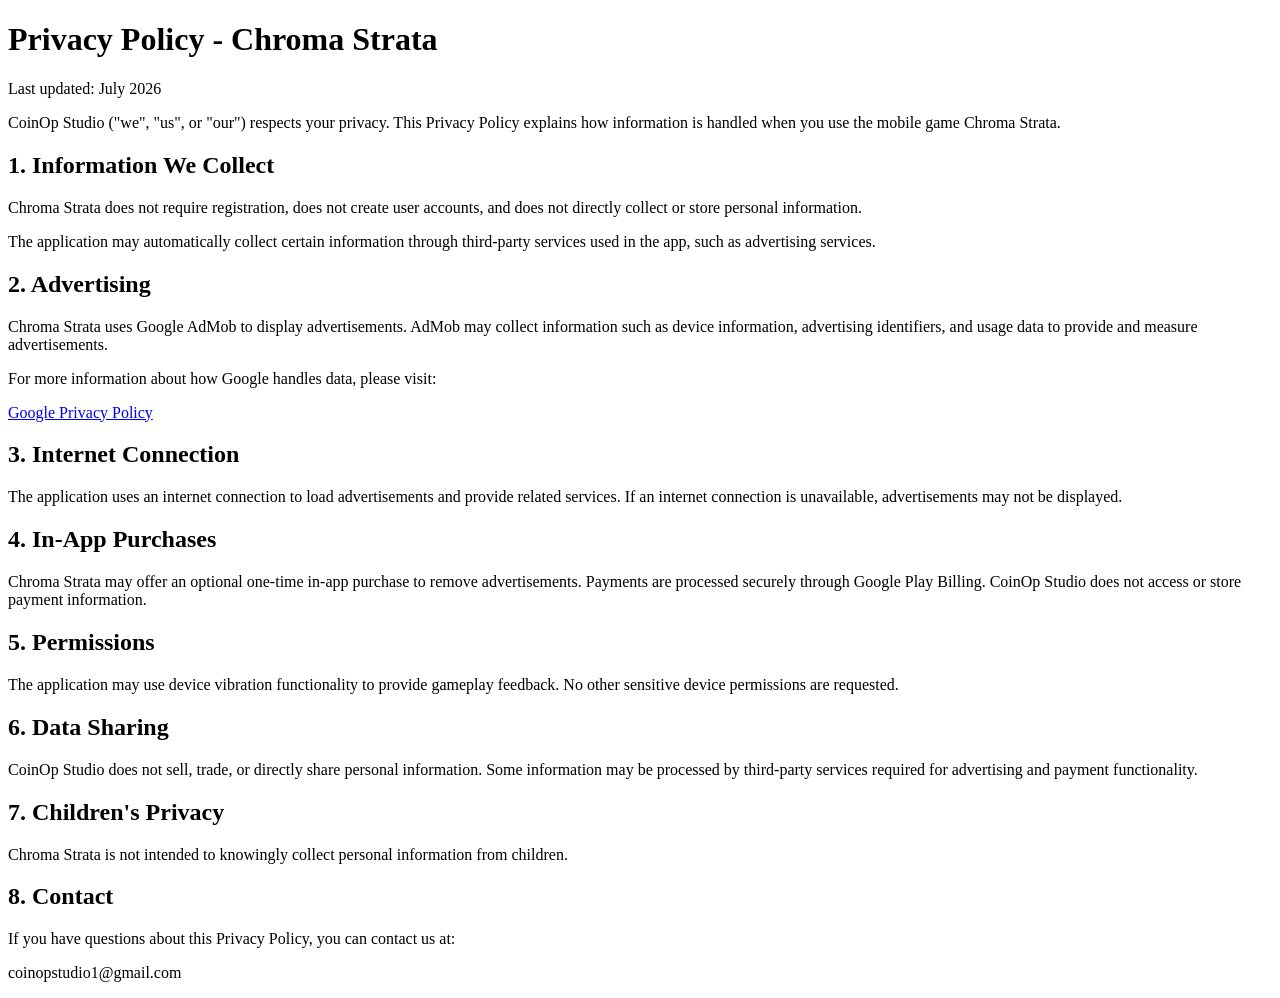
==== privacy.html @ f8757819 "Add privacy policy for Chroma Strata This file contains the privacy policy for the mobile game Chrom" ====
<!DOCTYPE html>
<html>

<head>
    <title>Chroma Strata - Privacy Policy</title>
</head>

<body>

<h1>Privacy Policy - Chroma Strata</h1>

<p>
Last updated: July 2026
</p>

<p>
CoinOp Studio ("we", "us", or "our") respects your privacy.
This Privacy Policy explains how information is handled when you use
the mobile game Chroma Strata.
</p>


<h2>1. Information We Collect</h2>

<p>
Chroma Strata does not require registration, does not create user accounts,
and does not directly collect or store personal information.
</p>

<p>
The application may automatically collect certain information through
third-party services used in the app, such as advertising services.
</p>


<h2>2. Advertising</h2>

<p>
Chroma Strata uses Google AdMob to display advertisements.
AdMob may collect information such as device information,
advertising identifiers, and usage data to provide and measure advertisements.
</p>

<p>
For more information about how Google handles data, please visit:
</p>

<p>
<a href="https://policies.google.com/privacy">
Google Privacy Policy
</a>
</p>


<h2>3. Internet Connection</h2>

<p>
The application uses an internet connection to load advertisements
and provide related services.
If an internet connection is unavailable, advertisements may not be displayed.
</p>


<h2>4. In-App Purchases</h2>

<p>
Chroma Strata may offer an optional one-time in-app purchase to remove advertisements.
Payments are processed securely through Google Play Billing.
CoinOp Studio does not access or store payment information.
</p>


<h2>5. Permissions</h2>

<p>
The application may use device vibration functionality to provide gameplay feedback.
No other sensitive device permissions are requested.
</p>


<h2>6. Data Sharing</h2>

<p>
CoinOp Studio does not sell, trade, or directly share personal information.
Some information may be processed by third-party services required for
advertising and payment functionality.
</p>


<h2>7. Children's Privacy</h2>

<p>
Chroma Strata is not intended to knowingly collect personal information from children.
</p>


<h2>8. Contact</h2>

<p>
If you have questions about this Privacy Policy, you can contact us at:
</p>

<p>
coinopstudio1@gmail.com
</p>


</body>

</html>
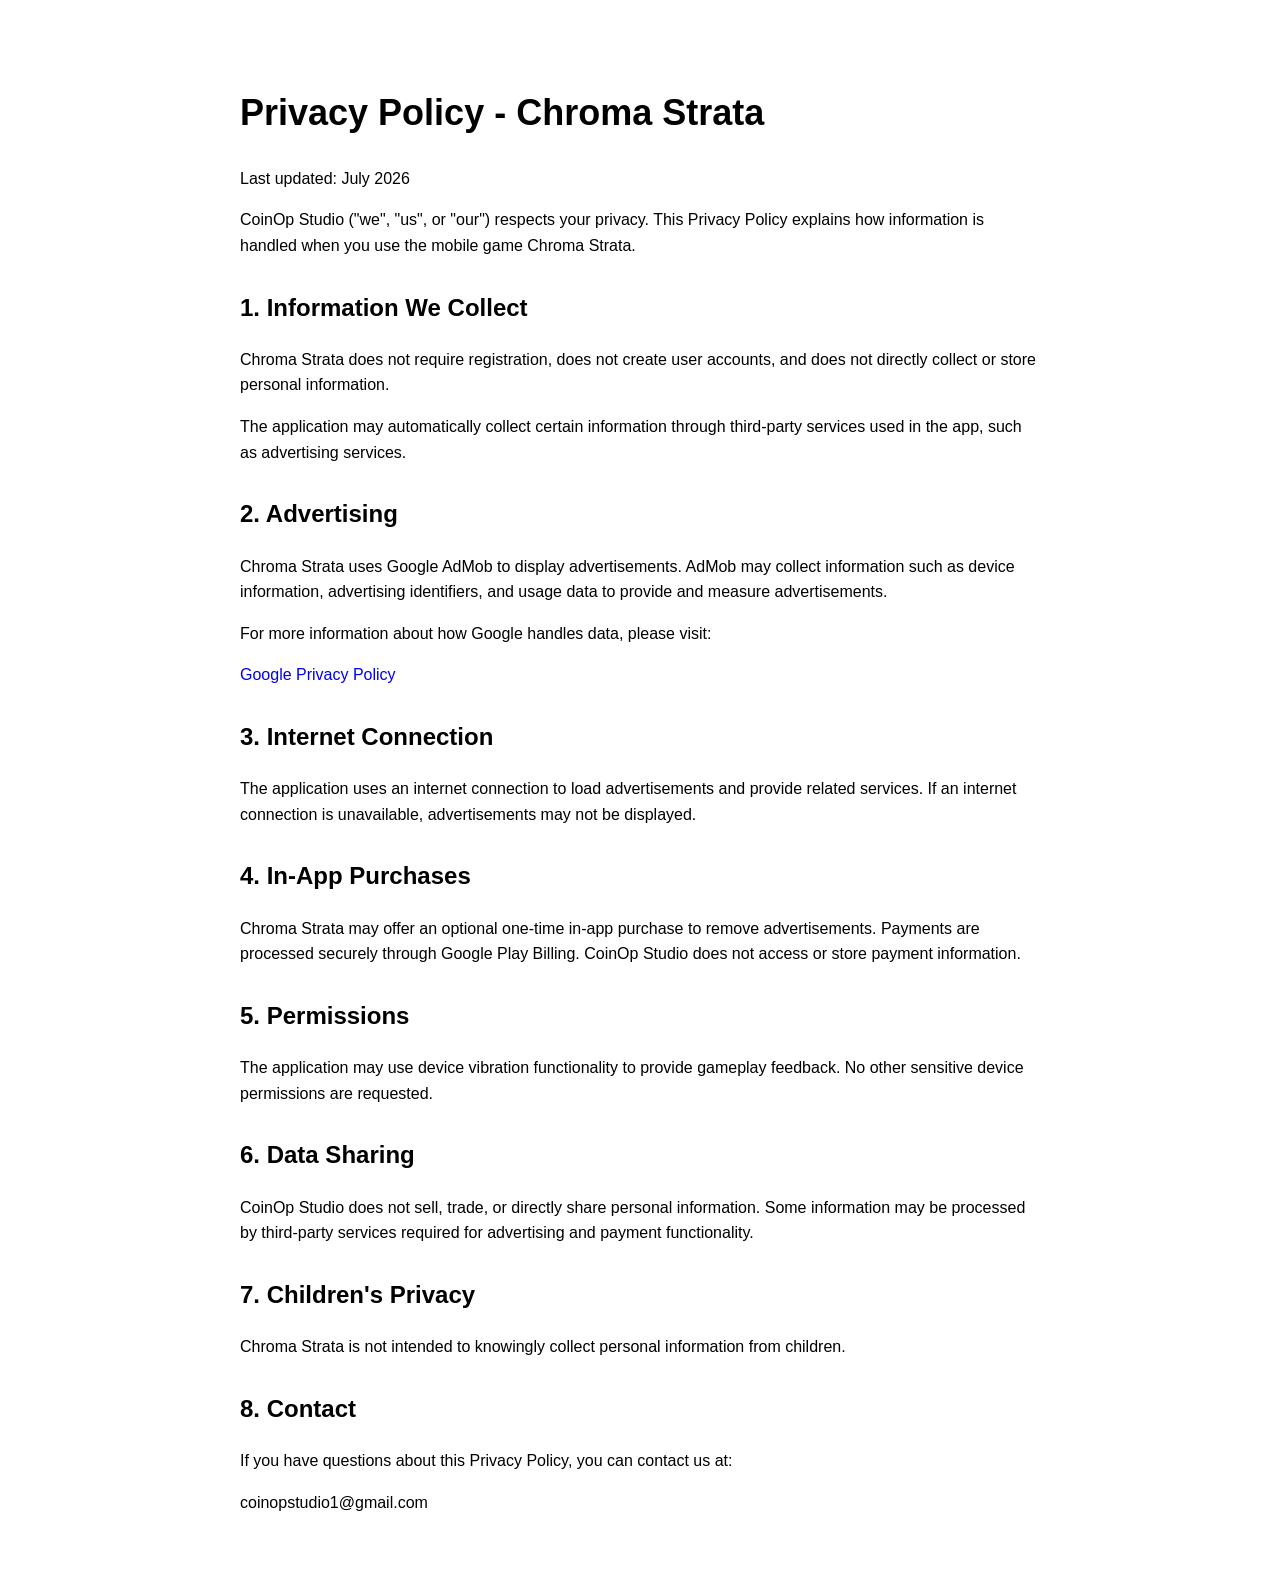
==== commit 0dcf0a3f: "Add stylesheet link to privacy.html" ====
--- a/privacy.html
+++ b/privacy.html
@@ -3,6 +3,7 @@
 
 <head>
     <title>Chroma Strata - Privacy Policy</title>
+    <link rel="stylesheet" href="style.css">
 </head>
 
 <body>
--- a/style.css
+++ b/style.css
@@ -0,0 +1,23 @@
+body {
+    font-family: Arial, sans-serif;
+    max-width: 800px;
+    margin: 40px auto;
+    padding: 20px;
+    line-height: 1.6;
+}
+
+h1 {
+    font-size: 36px;
+}
+
+h2 {
+    margin-top: 30px;
+}
+
+a {
+    text-decoration: none;
+}
+
+a:hover {
+    text-decoration: underline;
+}
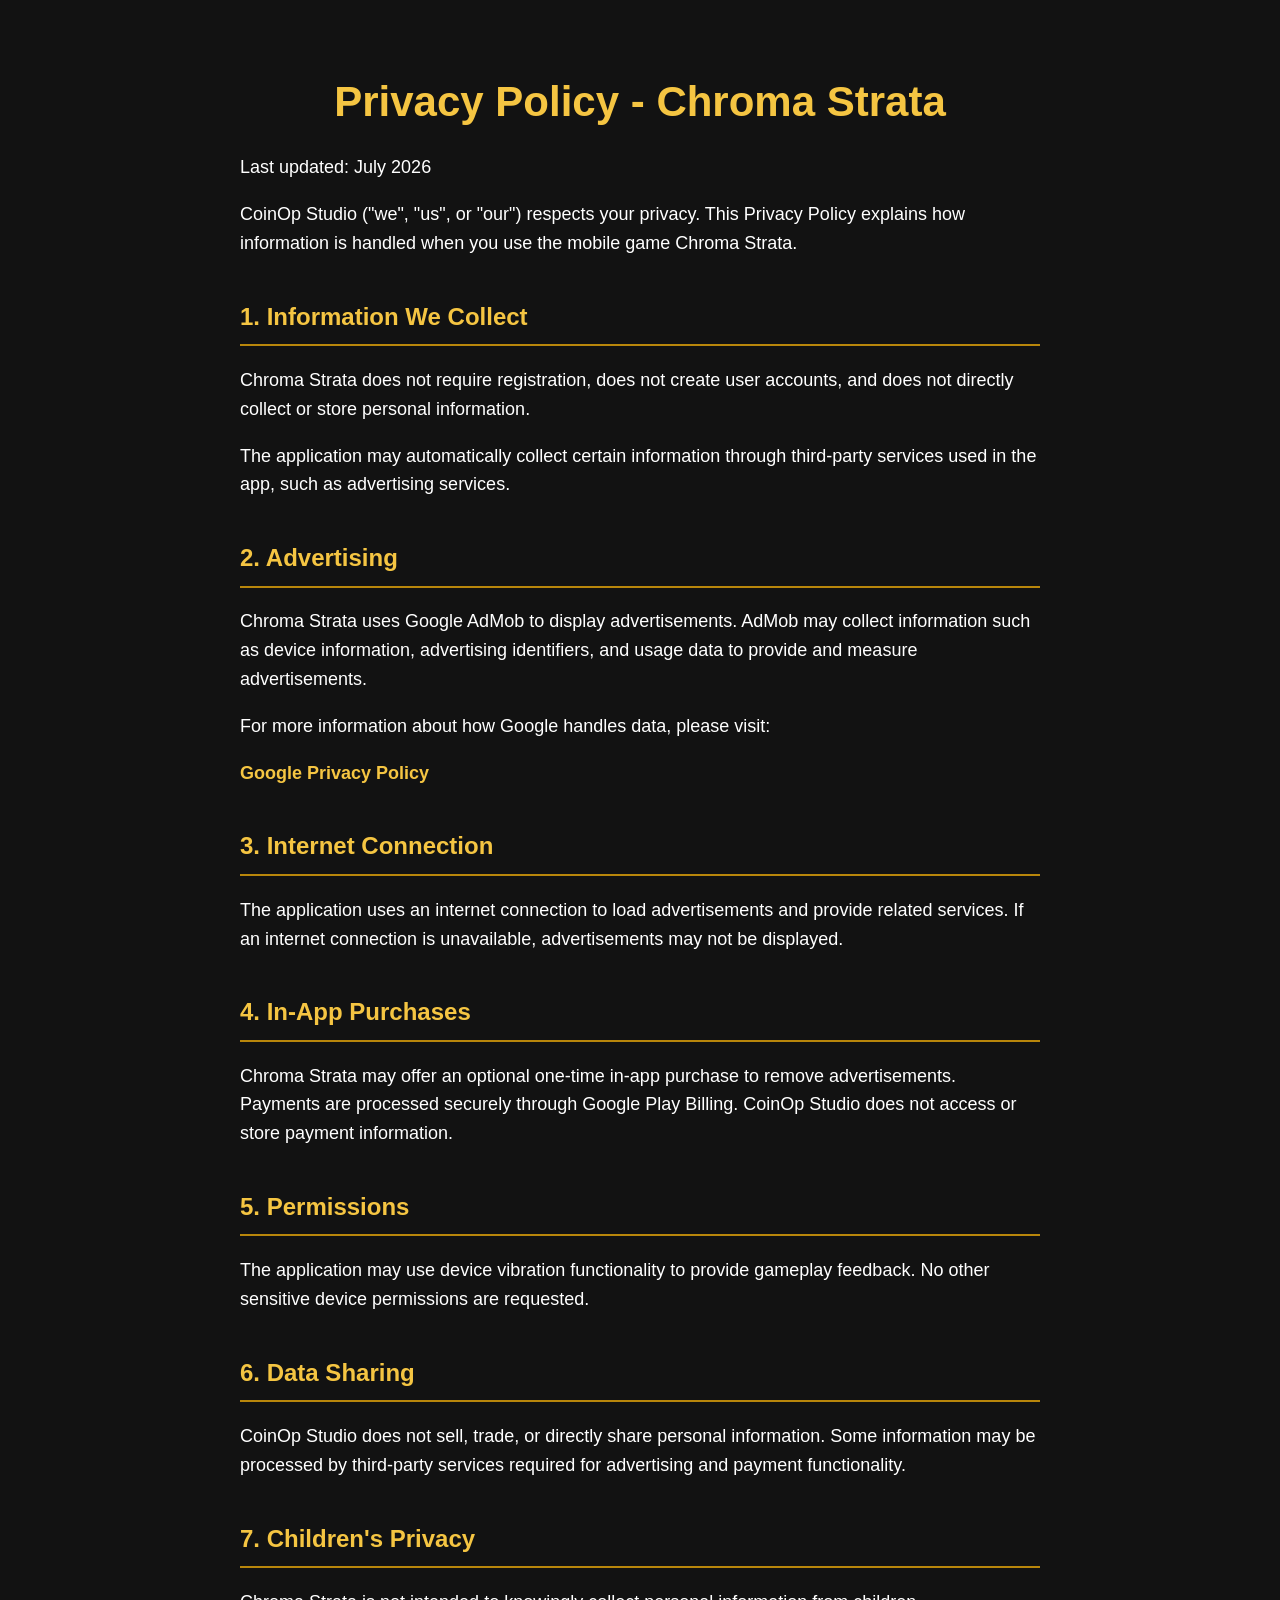
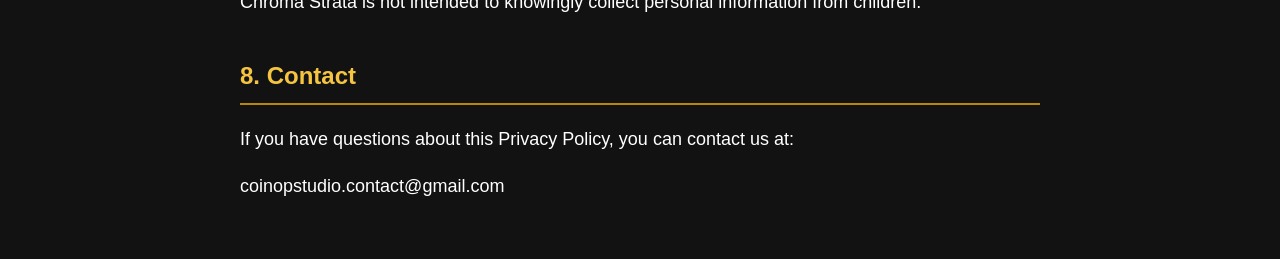
==== commit 84f7fc69: "Update contact email in privacy policy" ====
--- a/privacy.html
+++ b/privacy.html
@@ -102,7 +102,7 @@
 </p>
 
 <p>
-coinopstudio1@gmail.com
+coinopstudio.contact@gmail.com
 </p>
 
 
--- a/style.css
+++ b/style.css
@@ -1,23 +1,50 @@
 body {
     font-family: Arial, sans-serif;
     max-width: 800px;
-    margin: 40px auto;
-    padding: 20px;
+    margin: 0 auto;
+    padding: 40px 20px;
     line-height: 1.6;
+    background-color: #121212;
+    color: #ffffff;
 }
 
-h1 {
-    font-size: 36px;
+
+img {
+    max-width: 200px;
+    display: block;
+    margin: 0 auto 25px auto;
 }
 
-h2 {
-    margin-top: 30px;
+
+h1 {
+    text-align: center;
+    font-size: 42px;
+    color: #F5C542;
+    margin-bottom: 10px;
 }
 
-a {
-    text-decoration: none;
+
+h2 {
+    margin-top: 40px;
+    color: #F5C542;
+    border-bottom: 2px solid #B8860B;
+    padding-bottom: 8px;
 }
 
+
+p {
+    font-size: 18px;
+}
+
+
+a {
+    color: #F5C542;
+    text-decoration: none;
+    font-weight: bold;
+}
+
+
 a:hover {
+    color: #ffffff;
     text-decoration: underline;
 }
